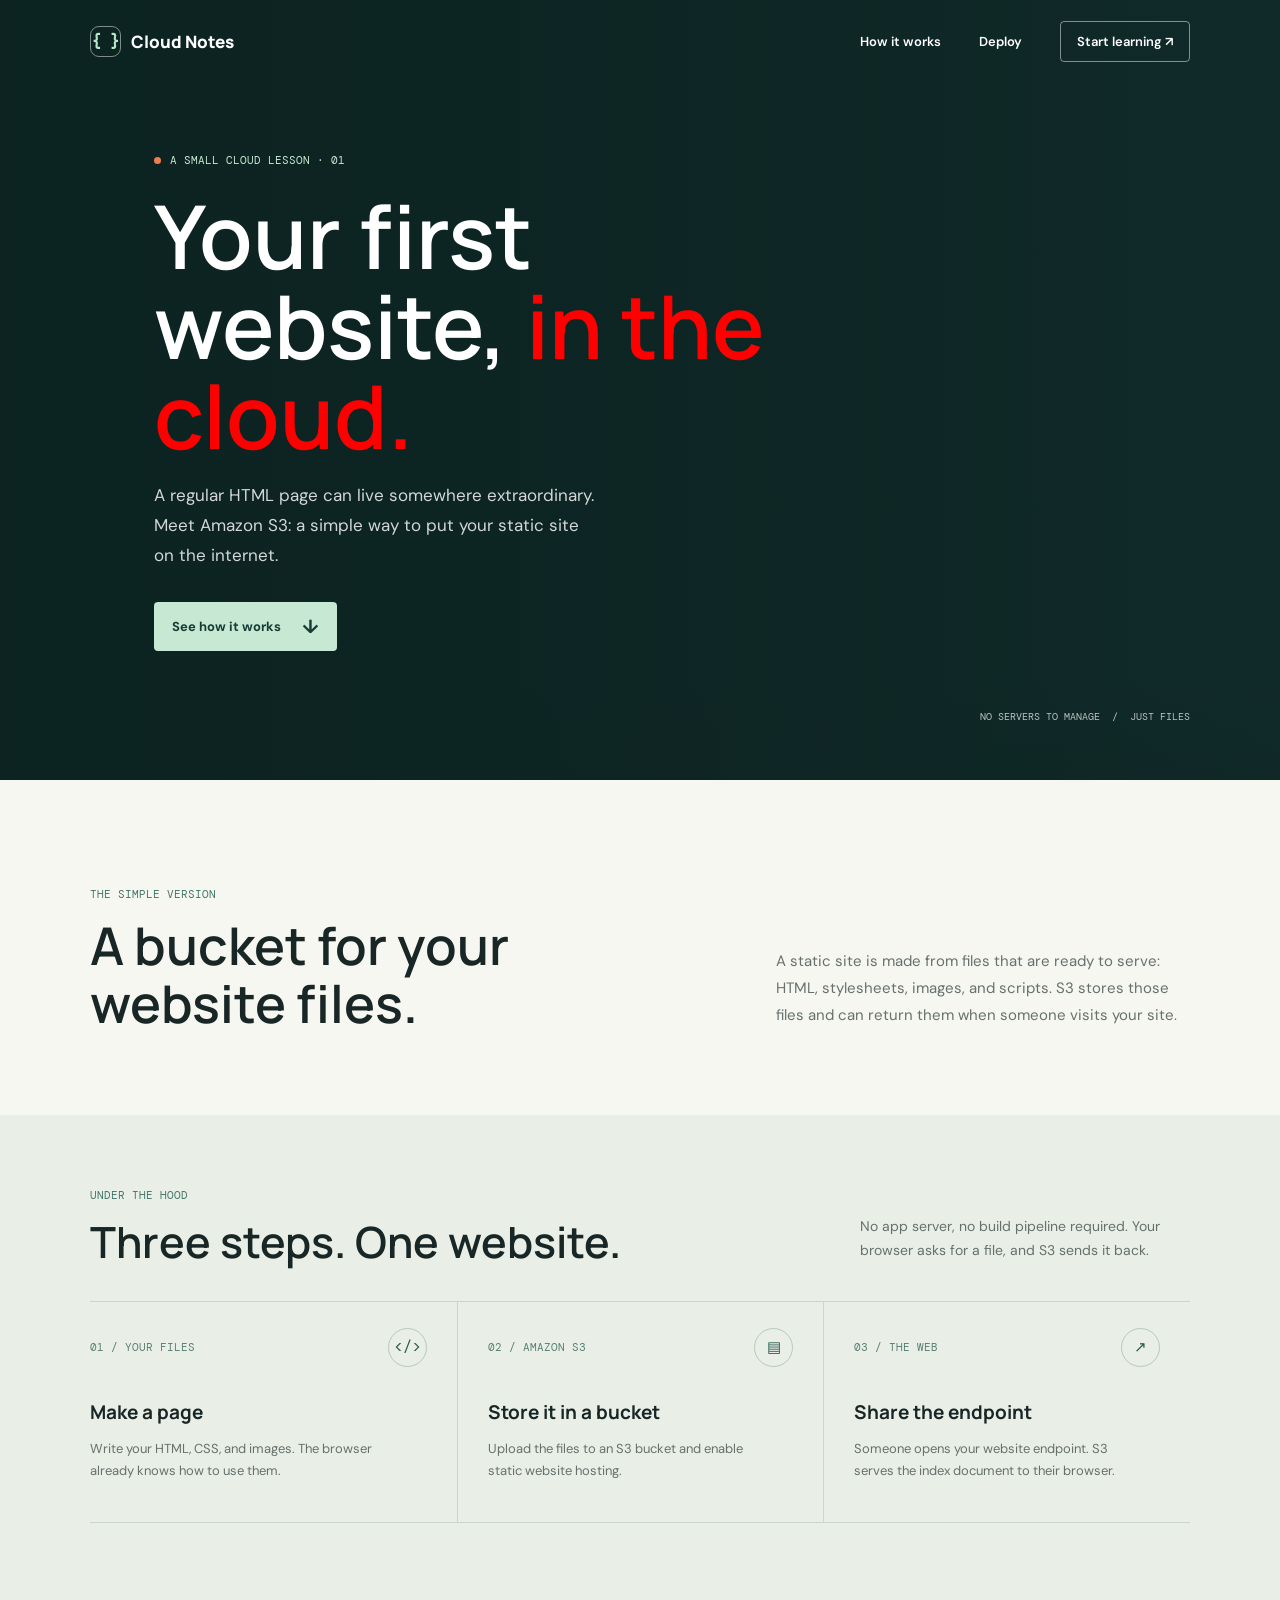
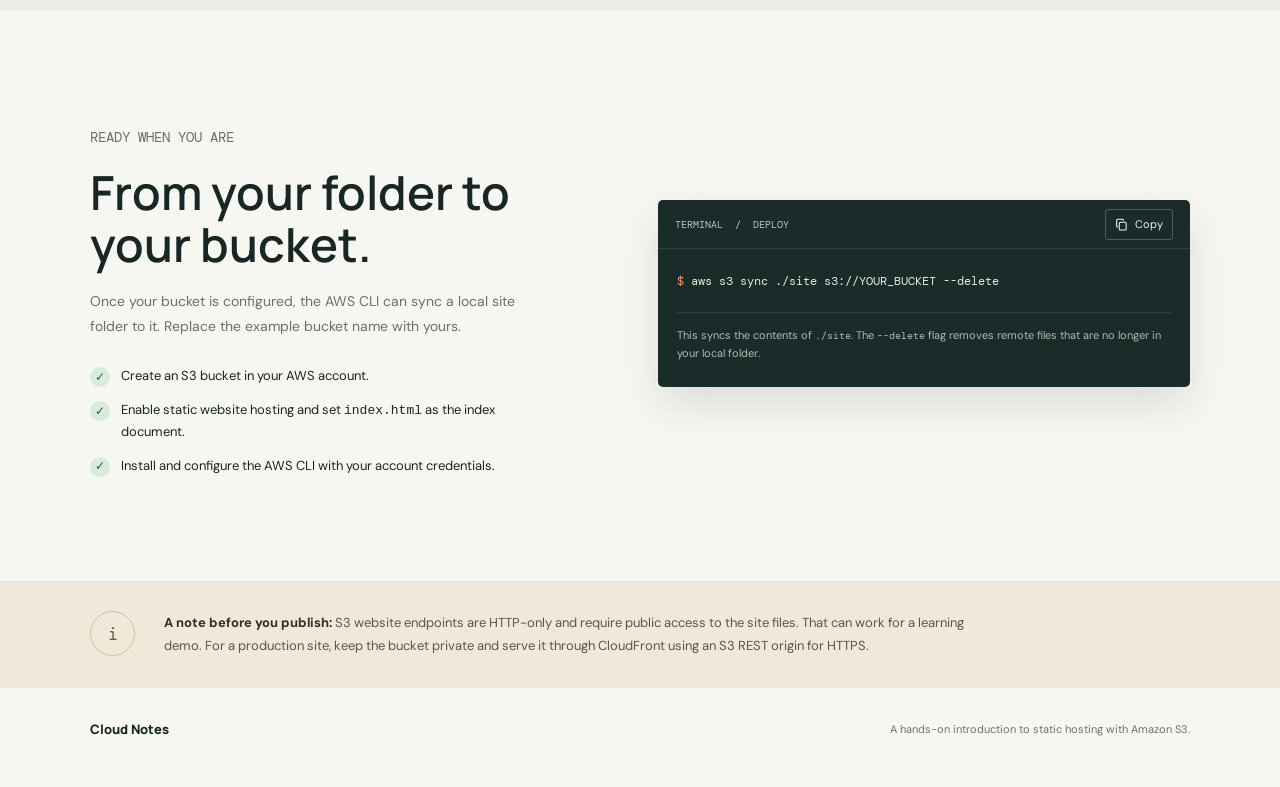
==== index.html @ 7c5f04c6 "Add initial HTML and CSS files for static website setup with Amazon S3" ====
<!doctype html>
<html lang="en">
	<head>
		<meta charset="utf-8" />
		<meta name="viewport" content="width=device-width, initial-scale=1" />
		<meta
			name="description"
			content="A hands-on introduction to hosting a static website with Amazon S3."
		/>
		<meta name="theme-color" content="#112c2b" />
		<title>Cloud Notes | Your first S3 website</title>
		<link rel="preconnect" href="https://fonts.googleapis.com" />
		<link rel="preconnect" href="https://fonts.gstatic.com" crossorigin />
		<link
			href="https://fonts.googleapis.com/css2?family=DM+Mono:wght@400;500&family=DM+Sans:wght@400;500;600;700&family=Manrope:wght@400;500;600;700;800&display=swap"
			rel="stylesheet"
		/>
		<link rel="stylesheet" href="style.css" />
		
	</head>
	<body>
		<header class="site-header">
			<a class="brand" href="#top" aria-label="Cloud Notes home"
				><span class="brand-mark" aria-hidden="true">{ }</span>Cloud Notes</a
			>
			<nav class="site-nav" aria-label="Main navigation">
				<a href="#how-it-works">How it works</a>
				<a href="#deploy">Deploy</a>
				<a class="nav-cta" href="#deploy"
					>Start learning <span aria-hidden="true">↗</span></a
				>
			</nav>
		</header>
		<main id="top">
			<section class="hero" aria-labelledby="hero-title">
				<div class="hero-content">
					<p class="eyebrow">A small cloud lesson · 01</p>
					<h1 id="hero-title">
						Your first website, <span style="color: red;">in the cloud.</span>
					</h1>
					<p class="hero-copy">
						A regular HTML page can live somewhere extraordinary. Meet Amazon
						S3: a simple way to put your static site on the internet.
					</p>
					<a class="button-link" href="#how-it-works"
						>See how it works <span aria-hidden="true">↓</span></a
					>
				</div>
				<p class="hero-note">NO SERVERS TO MANAGE&nbsp; / &nbsp;JUST FILES</p>
			</section>
			<section class="intro section-wrap" aria-labelledby="intro-title">
				<div>
					<p class="section-label">The simple version</p>
					<h2 id="intro-title">A bucket for your website files.</h2>
				</div>
				
				<p class="intro-copy">
					A static site is made from files that are ready to serve: HTML,
					stylesheets, images, and scripts. S3 stores those files and can return
					them when someone visits your site.
				</p>
			</section>
			<section
				class="process-section"
				id="how-it-works"
				aria-labelledby="flow-title"
			>
				<div class="section-wrap">
					<div class="section-heading">
						<div>
							<p class="section-label">Under the hood</p>
							<h2 id="flow-title">Three steps. One website.</h2>
						</div>
						<p>
							No app server, no build pipeline required. Your browser asks for a
							file, and S3 sends it back.
						</p>
					</div>
					<div class="flow">
						<article class="flow-step">
							<div class="step-top">
								<span class="step-number">01 / YOUR FILES</span
								><span class="step-icon" aria-hidden="true">&lt;/&gt;</span>
							</div>
							<h3>Make a page</h3>
							<p>
								Write your HTML, CSS, and images. The browser already knows how
								to use them.
							</p>
						</article>
						<article class="flow-step">
							<div class="step-top">
								<span class="step-number">02 / AMAZON S3</span
								><span class="step-icon" aria-hidden="true">▤</span>
							</div>
							<h3>Store it in a bucket</h3>
							<p>
								Upload the files to an S3 bucket and enable static website
								hosting.
							</p>
						</article>
						<article class="flow-step">
							<div class="step-top">
								<span class="step-number">03 / THE WEB</span
								><span class="step-icon" aria-hidden="true">↗</span>
							</div>
							<h3>Share the endpoint</h3>
							<p>
								Someone opens your website endpoint. S3 serves the index
								document to their browser.
							</p>
						</article>
					</div>
				</div>
			</section>
			<section
				class="deploy-section section-wrap"
				id="deploy"
				aria-labelledby="deploy-title"
			>
				<div class="deploy-copy">
					<p class="section-label">Ready when you are</p>
					<h2 id="deploy-title">From your folder to your bucket.</h2>
					<p>
						Once your bucket is configured, the AWS CLI can sync a local site
						folder to it. Replace the example bucket name with yours.
					</p>
					<ul class="checklist">
						<li>
							<span class="check" aria-hidden="true">✓</span
							><span>Create an S3 bucket in your AWS account.</span>
						</li>
						<li>
							<span class="check" aria-hidden="true">✓</span
							><span
								>Enable static website hosting and set
								<code>index.html</code> as the index document.</span
							>
						</li>
						<li>
							<span class="check" aria-hidden="true">✓</span
							><span
								>Install and configure the AWS CLI with your account
								credentials.</span
							>
						</li>
					</ul>
				</div>
				<div class="command-box">
					<div class="command-top">
						<span class="terminal-label">TERMINAL&nbsp; / &nbsp;DEPLOY</span
						><button
							class="copy-button"
							id="copy-command"
							type="button"
							aria-label="Copy deployment command"
						>
							<svg viewBox="0 0 16 16" fill="none" aria-hidden="true">
								<rect
									x="5.25"
									y="5.25"
									width="8.5"
									height="9.5"
									rx="1.25"
									stroke="currentColor"
									stroke-width="1.3"
								/>
								<path
									d="M10.5 3.5V2.75A1.25 1.25 0 0 0 9.25 1.5h-6A1.25 1.25 0 0 0 2 2.75v7A1.25 1.25 0 0 0 3.25 11h.5"
									stroke="currentColor"
									stroke-width="1.3"
								/></svg
							><span id="copy-label">Copy</span>
						</button>
					</div>
					<div class="command-content">
						<pre><span class="prompt">$</span> aws s3 sync ./site s3://YOUR_BUCKET --delete</pre>
						<p class="command-hint">
							This syncs the contents of <code>./site</code>. The
							<code>--delete</code> flag removes remote files that are no longer
							in your local folder.
						</p>
					</div>
				</div>
			</section>
			<aside class="production-band" aria-label="Production hosting note">
				<div class="production-inner section-wrap">
					<span class="production-icon" aria-hidden="true">i</span>
					<p class="production-note">
						<strong>A note before you publish:</strong> S3 website endpoints are
						HTTP-only and require public access to the site files. That can work
						for a learning demo. For a production site, keep the bucket private
						and serve it through CloudFront using an S3 REST origin for HTTPS.
					</p>
				</div>
			</aside>
		</main>
		<footer class="site-footer section-wrap">
			<span class="footer-brand">Cloud Notes</span
			><span>A hands-on introduction to static hosting with Amazon S3.</span>
		</footer>
		<p id="copy-status" role="status" aria-live="polite"></p>
		<script>
			const command = 'aws s3 sync ./site s3://YOUR_BUCKET --delete';
			const copyButton = document.querySelector('#copy-command');
			const copyLabel = document.querySelector('#copy-label');
			const copyStatus = document.querySelector('#copy-status');
			copyButton.addEventListener('click', async () => {
				try {
					await navigator.clipboard.writeText(command);
					copyLabel.textContent = 'Copied';
					copyStatus.textContent = 'Deployment command copied to clipboard.';
				} catch {
					copyLabel.textContent = 'Copy manually';
					copyStatus.textContent =
						'Clipboard access is unavailable. Select and copy the command shown.';
				}
				window.setTimeout(() => {
					copyLabel.textContent = 'Copy';
				}, 2200);
			});
		</script>
	</body>
</html>
---- style.css ----
:root {
				color-scheme: light;
				--ink: #182625;
				--muted: #66716d;
				--paper: #f7f7f2;
				--forest: #173b36;
				--mint: #c8e7d5;
				--orange: #f37b52;
				--line: #dfe3dc;
				--mono: 'DM Mono', monospace;
				--sans: 'DM Sans', sans-serif;
				--display: 'Manrope', sans-serif;
			}
			* {
				box-sizing: border-box;
			}
			html {
				scroll-behavior: smooth;
				scroll-padding-top: 88px;
			}
			body {
				margin: 0;
				background: var(--paper);
				color: var(--ink);
				font-family: var(--sans);
				-webkit-font-smoothing: antialiased;
			}
			a {
				color: inherit;
			}
			button {
				font: inherit;
			}
			h1,
			h2,
			h3 {
				margin-top: 0;
				font-family: var(--display);
			}
			.site-header {
				position: absolute;
				z-index: 2;
				top: 0;
				left: 0;
				display: flex;
				width: 100%;
				min-height: 82px;
				align-items: center;
				justify-content: space-between;
				padding: 0 clamp(22px, 7vw, 100px);
				color: white;
			}
			.brand {
				display: inline-flex;
				align-items: center;
				gap: 10px;
				font-family: var(--display);
				font-size: 17px;
				font-weight: 800;
				text-decoration: none;
			}
			.brand-mark {
				display: grid;
				width: 31px;
				aspect-ratio: 1;
				place-items: center;
				border: 1px solid rgb(255 255 255 / 48%);
				border-radius: 9px;
				color: #b5e7c6;
				font-family: var(--mono);
				font-size: 15px;
			}
			.site-nav {
				display: flex;
				align-items: center;
				gap: clamp(18px, 3vw, 38px);
				font-size: 13px;
				font-weight: 600;
			}
			.site-nav a {
				text-decoration: none;
				transition: color 160ms ease;
			}
			.site-nav a:hover {
				color: var(--mint);
			}
			.site-nav .nav-cta {
				padding: 11px 16px;
				border: 1px solid rgb(255 255 255 / 48%);
				border-radius: 4px;
			}
			.hero {
				position: relative;
				display: flex;
				min-height: min(780px, 94svh);
				align-items: center;
				overflow: hidden;
				background-color: #112c2b;
				background-image:
					linear-gradient(
						90deg,
						rgb(11 34 32 / 91%) 0%,
						rgb(11 34 32 / 75%) 43%,
						rgb(11 34 32 / 16%) 100%
					),
					url('https://images.unsplash.com/photo-1451187580459-43490279c0fa?auto=format&fit=crop&w=2200&q=85');
				background-position:
					center,
					center 44%;
				background-size: cover;
				color: white;
			}
			.hero::after {
				position: absolute;
				right: 0;
				bottom: 0;
				left: 0;
				height: 100px;
				background: linear-gradient(transparent, rgb(13 36 33 / 28%));
				content: '';
				pointer-events: none;
			}
			.hero-content {
				position: relative;
				z-index: 1;
				width: min(740px, 100%);
				margin: 64px 0 0 clamp(22px, 12vw, 172px);
				padding: 54px 24px 100px 0;
				animation: rise-in 700ms both;
			}
			.eyebrow,
			.section-label {
				color: #43766a;
				font-family: var(--mono);
				font-size: 11px;
				text-transform: uppercase;
			}
			.eyebrow {
				display: inline-flex;
				align-items: center;
				gap: 9px;
				margin: 0 0 24px;
				color: #c5ead1;
			}
			.eyebrow::before {
				width: 7px;
				aspect-ratio: 1;
				border-radius: 50%;
				background: var(--orange);
				content: '';
			}
			h1 {
				max-width: 700px;
				margin-bottom: 21px;
				font-size: clamp(48px, 7.3vw, 88px);
				font-weight: 600;
				line-height: 1.02;
			}
			h1 span {
				color: #b9e5c9;
			}
			.hero-copy {
				max-width: 440px;
				margin: 0 0 31px;
				color: rgb(255 255 255 / 82%);
				font-size: 17px;
				line-height: 1.75;
			}
			.button-link {
				display: inline-flex;
				min-height: 49px;
				align-items: center;
				gap: 21px;
				padding: 0 18px;
				border-radius: 4px;
				background: #c7e8d3;
				color: #173b36;
				font-size: 13px;
				font-weight: 700;
				text-decoration: none;
				transition:
					background 160ms ease,
					transform 160ms ease;
			}
			.button-link:hover {
				transform: translateY(-2px);
				background: #dcf1e3;
			}
			.button-link span {
				font-size: 19px;
			}
			.hero-note {
				position: absolute;
				right: clamp(22px, 7vw, 100px);
				bottom: 47px;
				z-index: 1;
				color: rgb(255 255 255 / 72%);
				font-family: var(--mono);
				font-size: 10px;
			}
			main {
				overflow: hidden;
			}
			.section-wrap {
				width: min(1100px, calc(100% - 48px));
				margin: 0 auto;
			}
			.intro {
				display: grid;
				grid-template-columns: 1fr minmax(250px, 0.72fr);
				gap: 10%;
				align-items: end;
				padding-top: 96px;
				padding-bottom: 82px;
			}
			.section-label {
				margin-bottom: 16px;
			}
			.intro h2,
			.section-heading h2 {
				max-width: 600px;
				margin-bottom: 0;
				font-size: clamp(34px, 4.5vw, 52px);
				font-weight: 600;
				line-height: 1.12;
			}
			.intro-copy {
				margin: 0 0 4px;
				color: var(--muted);
				font-size: 15px;
				line-height: 1.8;
			}
			.process-section {
				padding: 62px 0 88px;
				background: #e9eee7;
			}
			.section-heading {
				display: flex;
				align-items: end;
				justify-content: space-between;
				gap: 24px;
				margin-bottom: 34px;
			}
			.section-heading h2 {
				font-size: clamp(31px, 4vw, 43px);
			}
			.section-heading > p {
				max-width: 330px;
				margin: 0 0 4px;
				color: var(--muted);
				font-size: 14px;
				line-height: 1.7;
			}
			.flow {
				display: grid;
				grid-template-columns: repeat(3, minmax(0, 1fr));
				border-top: 1px solid #cbd5cb;
				border-bottom: 1px solid #cbd5cb;
			}
			.flow-step {
				min-height: 220px;
				padding: 26px 30px 27px 0;
			}
			.flow-step + .flow-step {
				padding-left: 30px;
				border-left: 1px solid #cbd5cb;
			}
			.step-top {
				display: flex;
				align-items: center;
				justify-content: space-between;
				margin-bottom: 32px;
			}
			.step-number {
				color: #578075;
				font-family: var(--mono);
				font-size: 11px;
			}
			.step-icon {
				display: grid;
				width: 39px;
				aspect-ratio: 1;
				place-items: center;
				border: 1px solid #b9c9bc;
				border-radius: 50%;
				color: #285a4d;
				font-family: var(--mono);
				font-size: 15px;
			}
			.flow-step h3 {
				margin-bottom: 8px;
				font-size: 19px;
				font-weight: 700;
			}
			.flow-step p {
				max-width: 290px;
				margin-bottom: 0;
				color: var(--muted);
				font-size: 13px;
				line-height: 1.7;
			}
			.deploy-section {
				display: grid;
				grid-template-columns: 0.9fr 1.1fr;
				gap: 12%;
				padding-top: 100px;
				padding-bottom: 104px;
			}
			.deploy-copy h2 {
				max-width: 430px;
				margin-bottom: 18px;
				font-size: clamp(33px, 4vw, 47px);
				font-weight: 600;
				line-height: 1.12;
			}
			.deploy-copy > p {
				max-width: 440px;
				color: var(--muted);
				font-size: 14px;
				line-height: 1.8;
			}
			.checklist {
				display: grid;
				gap: 13px;
				margin: 27px 0 0;
				padding: 0;
				list-style: none;
			}
			.checklist li {
				display: flex;
				align-items: flex-start;
				gap: 11px;
				font-size: 13px;
				line-height: 1.6;
			}
			.check {
				display: grid;
				width: 20px;
				min-width: 20px;
				aspect-ratio: 1;
				place-items: center;
				margin-top: 1px;
				border-radius: 50%;
				background: #d9ebdd;
				color: #285a4d;
				font-size: 12px;
			}
			.command-box {
				align-self: center;
				overflow: hidden;
				border-radius: 5px;
				background: #192c2a;
				box-shadow: 0 18px 44px rgb(24 38 37 / 12%);
				color: #eef3ed;
			}
			.command-top {
				display: flex;
				min-height: 49px;
				align-items: center;
				justify-content: space-between;
				padding: 0 17px;
				border-bottom: 1px solid rgb(255 255 255 / 10%);
			}
			.terminal-label {
				color: #bbc8bd;
				font-family: var(--mono);
				font-size: 10px;
			}
			.copy-button {
				display: inline-flex;
				min-height: 31px;
				align-items: center;
				gap: 7px;
				padding: 0 9px;
				border: 1px solid rgb(255 255 255 / 24%);
				border-radius: 3px;
				background: transparent;
				color: #edf3ec;
				cursor: pointer;
				font-size: 11px;
				transition: background 160ms ease;
			}
			.copy-button:hover {
				background: rgb(255 255 255 / 10%);
			}
			.copy-button:focus-visible,
			a:focus-visible {
				outline: 2px solid var(--orange);
				outline-offset: 4px;
			}
			.copy-button svg {
				width: 13px;
				height: 13px;
			}
			.command-content {
				padding: 22px 19px 25px;
			}
			.command-content pre {
				margin: 0;
				overflow-x: auto;
				color: #d9efda;
				font-family: var(--mono);
				font-size: 12px;
				line-height: 1.8;
				white-space: pre;
			}
			.command-content .prompt {
				color: #f39a70;
			}
			.command-hint {
				margin: 19px 0 0;
				padding-top: 14px;
				border-top: 1px solid rgb(255 255 255 / 10%);
				color: #aebbb1;
				font-size: 11px;
				line-height: 1.6;
			}
			.command-hint code,
			.production-note code {
				font-family: var(--mono);
				font-size: 0.95em;
			}
			.production-band {
				background: #f0e8d8;
			}
			.production-inner {
				display: grid;
				grid-template-columns: 54px 1fr;
				gap: 20px;
				align-items: start;
				padding-top: 30px;
				padding-bottom: 30px;
			}
			.production-icon {
				display: grid;
				width: 45px;
				aspect-ratio: 1;
				place-items: center;
				border: 1px solid #d1c2a8;
				border-radius: 50%;
				color: #77563c;
				font-family: var(--mono);
				font-size: 17px;
			}
			.production-note {
				max-width: 820px;
				margin: 0;
				color: #5e5549;
				font-size: 13px;
				line-height: 1.8;
			}
			.production-note strong {
				color: #352c22;
			}
			.site-footer {
				display: flex;
				min-height: 83px;
				align-items: center;
				justify-content: space-between;
				gap: 20px;
				color: #69736d;
				font-size: 11px;
			}
			.footer-brand {
				color: var(--ink);
				font-family: var(--display);
				font-size: 13px;
				font-weight: 800;
			}
			#copy-status {
				position: absolute;
				width: 1px;
				height: 1px;
				overflow: hidden;
				clip: rect(0, 0, 0, 0);
				white-space: nowrap;
				clip-path: inset(50%);
			}
			@keyframes rise-in {
				from {
					transform: translateY(14px);
					opacity: 0;
				}
				to {
					transform: translateY(0);
					opacity: 1;
				}
			}
			@media (max-width: 760px) {
				.site-header {
					min-height: 70px;
					padding-right: 22px;
					padding-left: 22px;
				}
				.site-nav {
					gap: 15px;
					font-size: 12px;
				}
				.site-nav .nav-cta {
					padding: 9px 11px;
				}
				.hero {
					min-height: 88svh;
					background-image:
						linear-gradient(90deg, rgb(11 34 32 / 89%), rgb(11 34 32 / 52%)),
						url('https://images.unsplash.com/photo-1451187580459-43490279c0fa?auto=format&fit=crop&w=1400&q=80');
					background-position:
						center,
						57% center;
				}
				.hero-content {
					margin: 36px 0 0 24px;
					padding-bottom: 92px;
				}
				.hero-note {
					bottom: 28px;
					left: 24px;
				}
				.intro {
					grid-template-columns: 1fr;
					gap: 19px;
					padding-top: 70px;
					padding-bottom: 62px;
				}
				.section-heading {
					align-items: flex-start;
					flex-direction: column;
					gap: 12px;
				}
				.flow {
					grid-template-columns: 1fr;
				}
				.flow-step,
				.flow-step + .flow-step {
					min-height: auto;
					padding: 22px 0 24px;
					border-left: 0;
				}
				.flow-step + .flow-step {
					border-top: 1px solid #cbd5cb;
				}
				.step-top {
					margin-bottom: 19px;
				}
				.deploy-section {
					grid-template-columns: 1fr;
					gap: 36px;
					padding-top: 72px;
					padding-bottom: 75px;
				}
			}
			@media (max-width: 440px) {
				.brand {
					font-size: 15px;
				}
				.site-nav {
					gap: 12px;
					font-size: 11px;
				}
				.site-nav a:first-child {
					display: none;
				}
				.hero-content {
					margin-left: 20px;
				}
				.hero-copy {
					font-size: 15px;
				}
				.section-wrap {
					width: calc(100% - 40px);
				}
				.production-inner {
					grid-template-columns: 38px 1fr;
					gap: 13px;
				}
				.production-icon {
					width: 36px;
				}
				.site-footer {
					align-items: flex-start;
					flex-direction: column;
					justify-content: center;
					gap: 5px;
					padding-top: 17px;
					padding-bottom: 17px;
				}
			}
			@media (prefers-reduced-motion: reduce) {
				*,
				*::before,
				*::after {
					scroll-behavior: auto !important;
					animation-duration: 0.01ms !important;
					animation-iteration-count: 1 !important;
					transition-duration: 0.01ms !important;
				}
			}
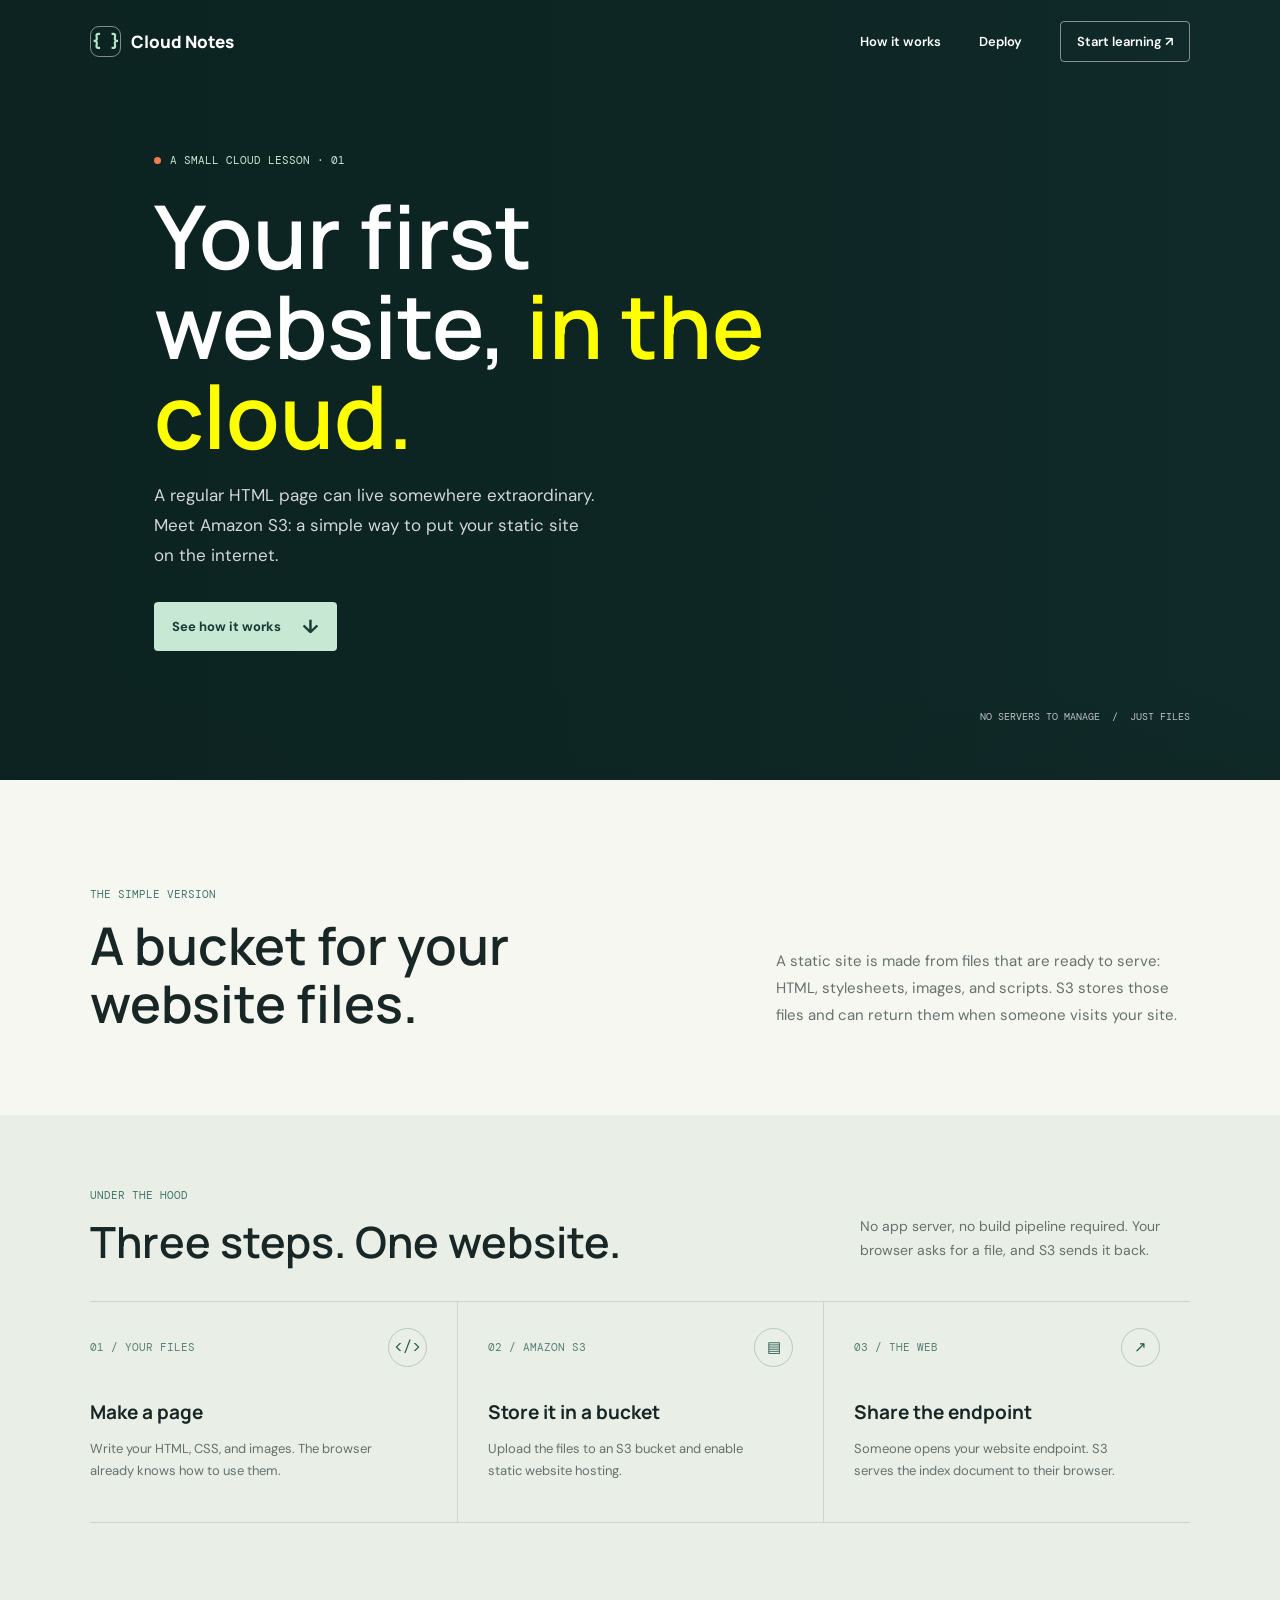
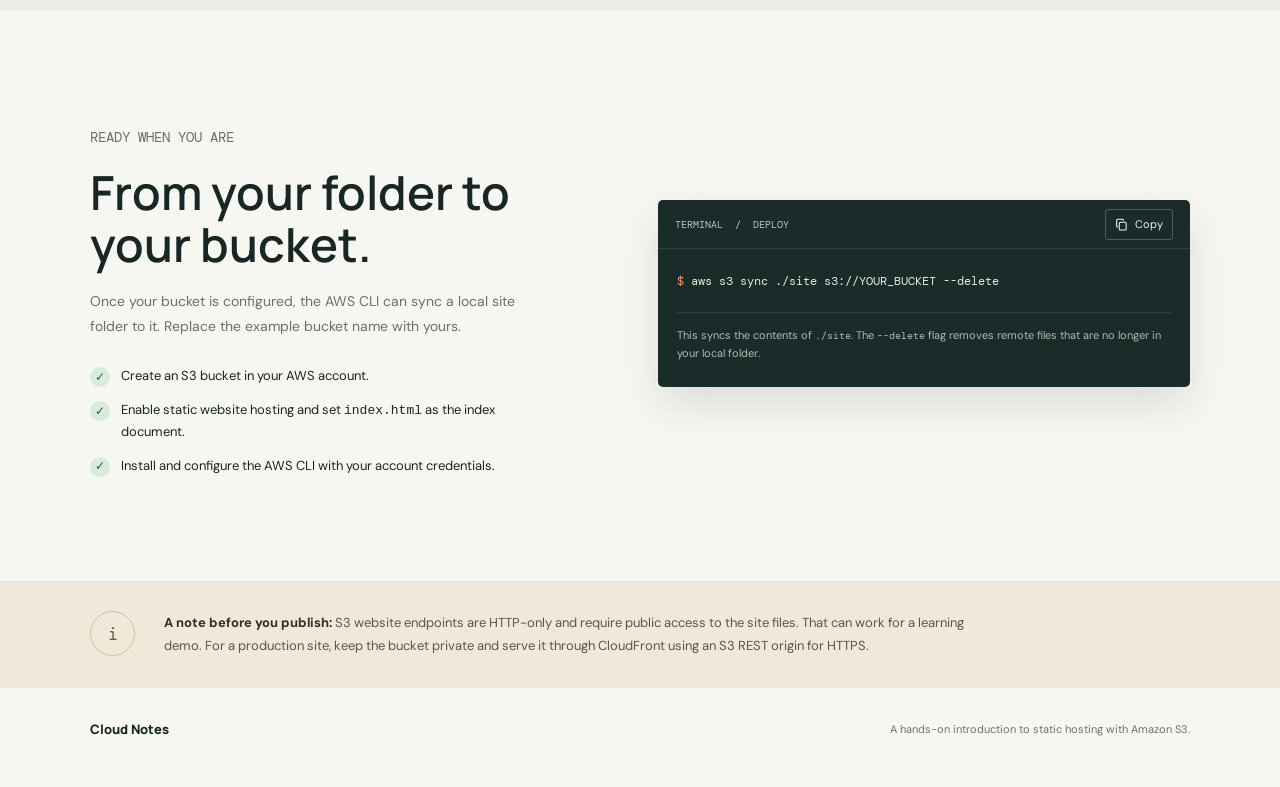
==== commit 263c2508: "Change hero text color from red to yellow in index.html" ====
--- a/index.html
+++ b/index.html
@@ -36,7 +36,7 @@
 				<div class="hero-content">
 					<p class="eyebrow">A small cloud lesson · 01</p>
 					<h1 id="hero-title">
-						Your first website, <span style="color: red;">in the cloud.</span>
+						Your first website, <span style="color: yellow;">in the cloud.</span>
 					</h1>
 					<p class="hero-copy">
 						A regular HTML page can live somewhere extraordinary. Meet Amazon
